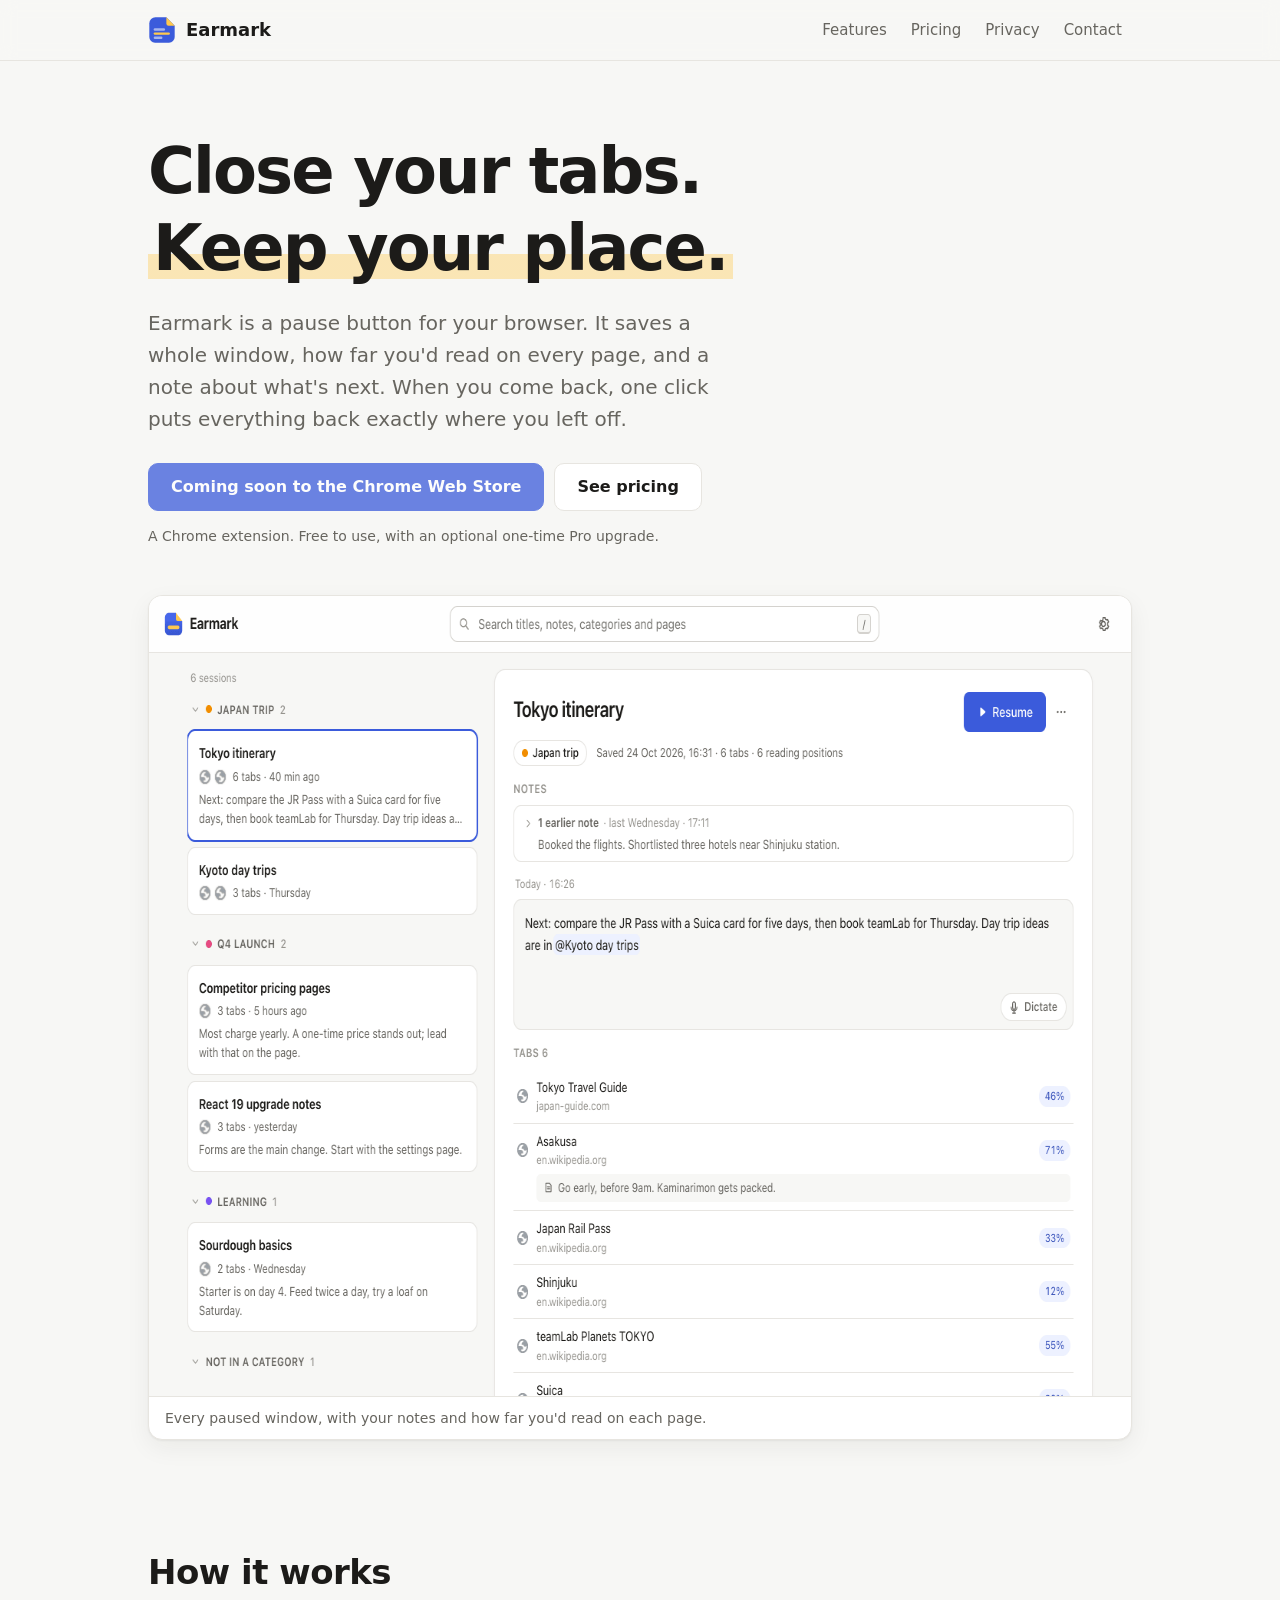
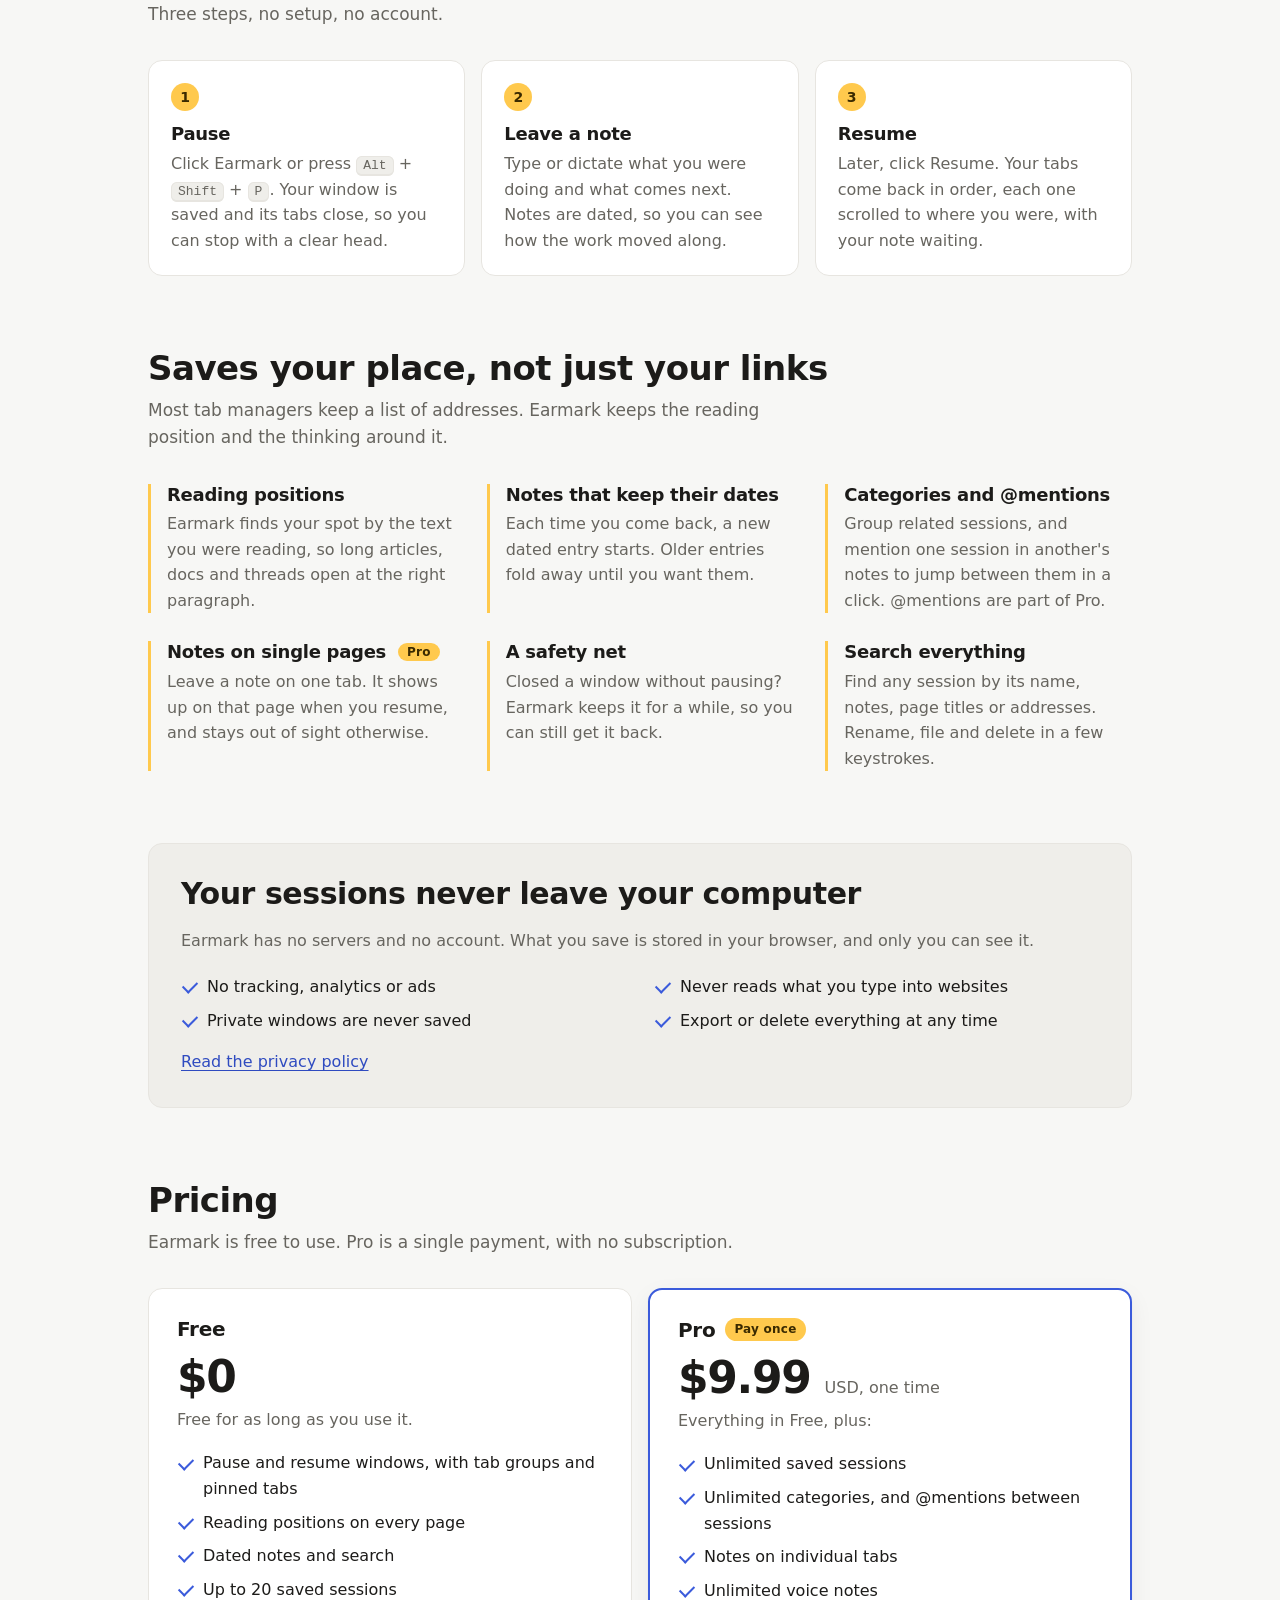
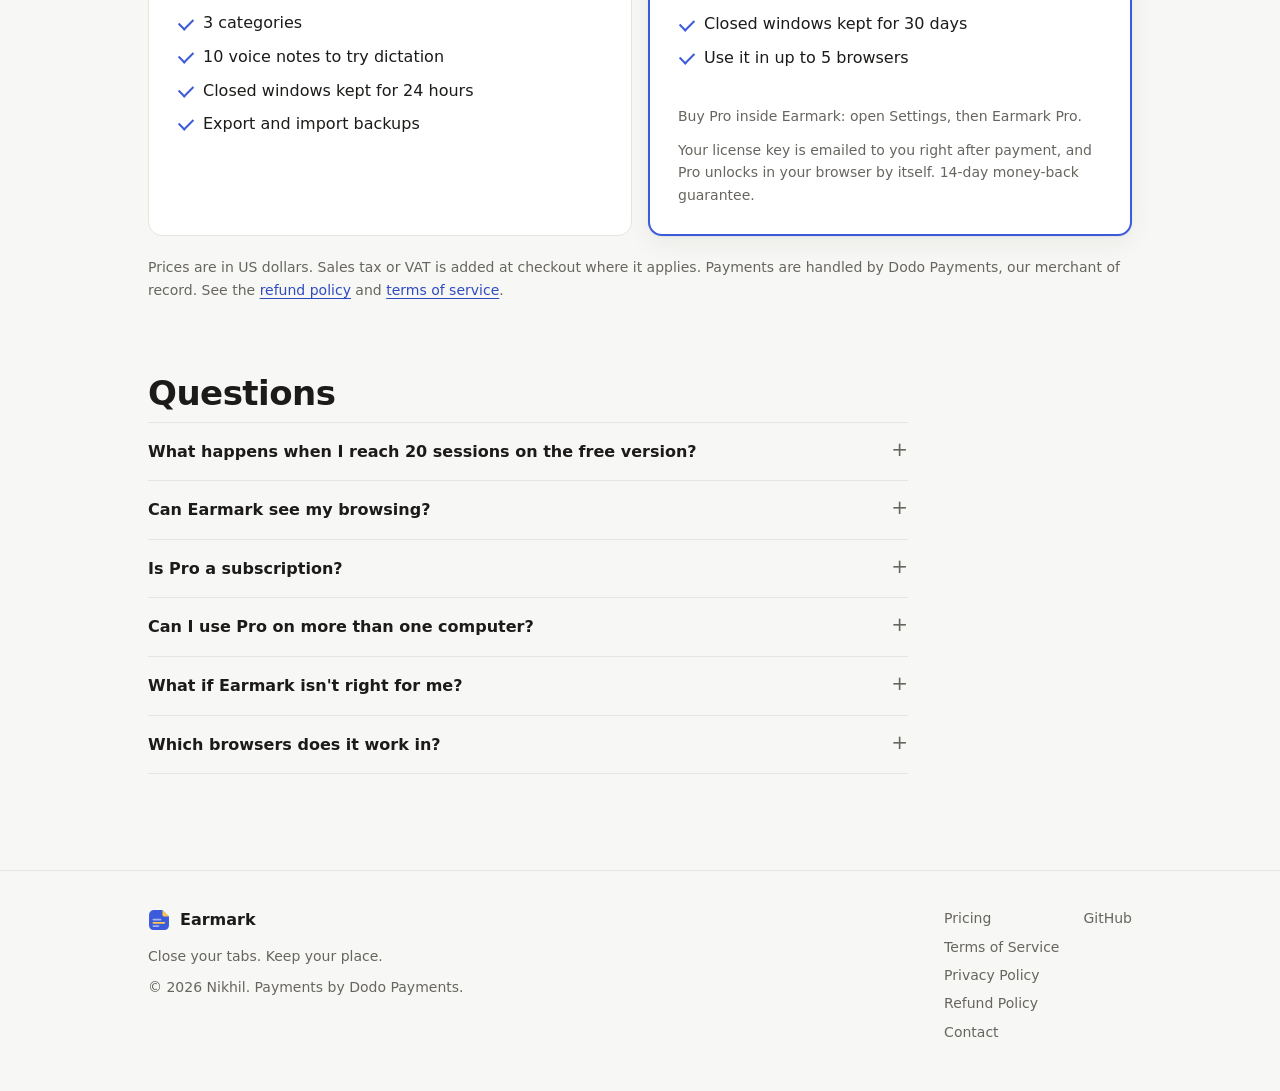
==== index.html @ 8c7c7a9b "Publish the Earmark website Co-Authored-By: Claude Opus 5.5 <noreply@anthropic.com>" ====
<!doctype html>
<html lang="en">
  <head>
    <meta charset="utf-8" />
    <meta name="viewport" content="width=device-width, initial-scale=1" />
    <title>Earmark: pick up where you left off</title>
    <meta
      name="description"
      content="Earmark is a Chrome extension that pauses a browser window, with how far you'd read on every page and a note about what's next, then brings it all back exactly where you left off."
    />
    <link rel="icon" href="icon.svg" type="image/svg+xml" />
    <link rel="icon" href="icon-32.png" sizes="32x32" type="image/png" />
    <link rel="stylesheet" href="style.css" />
  </head>
  <body>
    <a class="skip" href="#main">Skip to content</a>
<header class="site-header">
  <div class="wrap header-row">
    <a class="brand" href="index.html" aria-label="Earmark home">
      <svg class="logo" viewBox="0 0 128 128" aria-hidden="true">
  <path d="M34 6 H84 L122 44 V96 a26 26 0 0 1 -26 26 H32 a26 26 0 0 1 -26 -26 V34 A28 28 0 0 1 34 6 Z" fill="#3b5bdb" />
  <path d="M84 6 L122 44 H94 a10 10 0 0 1 -10 -10 Z" fill="#ffc94d" />
  <rect x="26" y="56" width="52" height="11" rx="5.5" fill="#fff" opacity=".55" />
  <rect x="26" y="75" width="74" height="11" rx="5.5" fill="#ffc94d" />
  <rect x="26" y="94" width="40" height="11" rx="5.5" fill="#fff" opacity=".55" />
</svg>

      <span>Earmark</span>
    </a>
    <nav class="site-nav" aria-label="Main">
      <a href="index.html#features">Features</a>
      <a href="index.html#pricing">Pricing</a>
      <a href="privacy.html">Privacy</a>
      <a href="contact.html">Contact</a>
    </nav>
  </div>
</header>


    <main id="main">
      <section class="hero">
        <div class="wrap">
          <h1>Close your tabs. <span class="hl">Keep your place.</span></h1>
          <p class="lede">
            Earmark is a pause button for your browser. It saves a whole window, how far you'd read on every page, and a
            note about what's next. When you come back, one click puts everything back exactly where you left off.
          </p>
          <div class="cta">
            
            <span class="btn btn-primary btn-lg is-disabled" aria-disabled="true">Coming soon to the Chrome Web Store</span>
            
            <a class="btn btn-lg" href="#pricing">See pricing</a>
          </div>
          <p class="cta-note">A Chrome extension. Free to use, with an optional one-time Pro upgrade.</p>

          
          <figure class="shot">
            <img src="screenshot-dashboard.png" width="1280" height="800" alt="The Earmark dashboard: saved sessions grouped into categories, with a note and the list of saved tabs showing how far each page was read." />
            <figcaption>Every paused window, with your notes and how far you'd read on each page.</figcaption>
          </figure>
          
        </div>
      </section>

      <section class="section" aria-labelledby="how">
        <div class="wrap">
          <h2 id="how">How it works</h2>
          <p class="section-lede">Three steps, no setup, no account.</p>
          <ol class="steps">
            <li>
              <h3>Pause</h3>
              <p>
                Click Earmark or press <kbd>Alt</kbd> + <kbd>Shift</kbd> + <kbd>P</kbd>. Your window is saved and its tabs
                close, so you can stop with a clear head.
              </p>
            </li>
            <li>
              <h3>Leave a note</h3>
              <p>Type or dictate what you were doing and what comes next. Notes are dated, so you can see how the work moved along.</p>
            </li>
            <li>
              <h3>Resume</h3>
              <p>Later, click Resume. Your tabs come back in order, each one scrolled to where you were, with your note waiting.</p>
            </li>
          </ol>
        </div>
      </section>

      <section class="section" id="features" aria-labelledby="features-title">
        <div class="wrap">
          <h2 id="features-title">Saves your place, not just your links</h2>
          <p class="section-lede">Most tab managers keep a list of addresses. Earmark keeps the reading position and the thinking around it.</p>
          <div class="features">
            <div>
              <h3>Reading positions</h3>
              <p>Earmark finds your spot by the text you were reading, so long articles, docs and threads open at the right paragraph.</p>
            </div>
            <div>
              <h3>Notes that keep their dates</h3>
              <p>Each time you come back, a new dated entry starts. Older entries fold away until you want them.</p>
            </div>
            <div>
              <h3>Categories and @mentions</h3>
              <p>Group related sessions, and mention one session in another's notes to jump between them in a click. @mentions are part of Pro.</p>
            </div>
            <div>
              <h3>Notes on single pages <span class="tag">Pro</span></h3>
              <p>Leave a note on one tab. It shows up on that page when you resume, and stays out of sight otherwise.</p>
            </div>
            <div>
              <h3>A safety net</h3>
              <p>Closed a window without pausing? Earmark keeps it for a while, so you can still get it back.</p>
            </div>
            <div>
              <h3>Search everything</h3>
              <p>Find any session by its name, notes, page titles or addresses. Rename, file and delete in a few keystrokes.</p>
            </div>
          </div>
        </div>
      </section>

      <section class="section" aria-labelledby="privacy-title">
        <div class="wrap">
          <div class="privacy-band">
            <h2 id="privacy-title">Your sessions never leave your computer</h2>
            <p class="muted">Earmark has no servers and no account. What you save is stored in your browser, and only you can see it.</p>
            <ul>
              <li>No tracking, analytics or ads</li>
              <li>Never reads what you type into websites</li>
              <li>Private windows are never saved</li>
              <li>Export or delete everything at any time</li>
            </ul>
            <a href="privacy.html">Read the privacy policy</a>
          </div>
        </div>
      </section>

      <section class="section" id="pricing" aria-labelledby="pricing-title">
        <div class="wrap">
          <h2 id="pricing-title">Pricing</h2>
          <p class="section-lede">Earmark is free to use. Pro is a single payment, with no subscription.</p>
          <div class="plans">
            <article class="plan">
              <div class="plan-head"><h3>Free</h3></div>
              <p class="price">$0</p>
              <p class="plan-sub">Free for as long as you use it.</p>
              <ul>
                <li>Pause and resume windows, with tab groups and pinned tabs</li>
                <li>Reading positions on every page</li>
                <li>Dated notes and search</li>
                <li>Up to 20 saved sessions</li>
                <li>3 categories</li>
                <li>10 voice notes to try dictation</li>
                <li>Closed windows kept for 24 hours</li>
                <li>Export and import backups</li>
              </ul>
              <div class="plan-foot">
                
              </div>
            </article>

            <article class="plan plan-pro">
              <div class="plan-head">
                <h3>Pro</h3>
                <span class="tag">Pay once</span>
              </div>
              <p class="price">$9.99 <small>USD, one time</small></p>
              <p class="plan-sub">Everything in Free, plus:</p>
              <ul>
                <li>Unlimited saved sessions</li>
                <li>Unlimited categories, and @mentions between sessions</li>
                <li>Notes on individual tabs</li>
                <li>Unlimited voice notes</li>
                <li>Closed windows kept for 30 days</li>
                <li>Use it in up to 5 browsers</li>
              </ul>
              <div class="plan-foot">
                
                <p class="fine">Buy Pro inside Earmark: open Settings, then Earmark Pro.</p>
                
                <p class="fine">
                  Your license key is emailed to you right after payment, and Pro unlocks in your browser by itself.
                  14-day money-back guarantee.
                </p>
              </div>
            </article>
          </div>
          <p class="pricing-notes">
            Prices are in US dollars. Sales tax or VAT is added at checkout where it applies. Payments are handled by Dodo
            Payments, our merchant of record. See the <a href="refunds.html">refund policy</a> and
            <a href="terms.html">terms of service</a>.
          </p>
        </div>
      </section>

      <section class="section" aria-labelledby="faq-title">
        <div class="wrap">
          <h2 id="faq-title">Questions</h2>
          <div class="faq">
            <details>
              <summary>What happens when I reach 20 sessions on the free version?</summary>
              <p>
                Pausing still works. Your least-used session moves to Recently deleted, where you can bring it back for 30
                days. Nothing is ever locked: free or Pro, you can always open, resume and export every session.
              </p>
            </details>
            <details>
              <summary>Can Earmark see my browsing?</summary>
              <p>
                No. Earmark runs entirely in your browser and has no servers. It only saves the windows you pause, and it
                never reads what you type into websites.
              </p>
            </details>
            <details>
              <summary>Is Pro a subscription?</summary>
              <p>No. You pay $9.99 once and Pro is yours. There's nothing to renew or cancel.</p>
            </details>
            <details>
              <summary>Can I use Pro on more than one computer?</summary>
              <p>
                Yes. One license key works in up to 5 browsers at once, for example your home and work computers. You can
                free up a spot from Earmark's settings at any time.
              </p>
            </details>
            <details>
              <summary>What if Earmark isn't right for me?</summary>
              <p>
                Email us within 14 days of buying Pro and we'll refund you in full. See the
                <a href="refunds.html">refund policy</a>.
              </p>
            </details>
            <details>
              <summary>Which browsers does it work in?</summary>
              <p>Earmark is built for Google Chrome on Windows, Mac, Linux and ChromeOS.</p>
            </details>
          </div>
        </div>
      </section>
    </main>

    <footer class="site-footer">
  <div class="wrap footer-row">
    <div class="footer-about">
      <a class="brand brand-sm" href="index.html">
        <svg class="logo" viewBox="0 0 128 128" aria-hidden="true">
  <path d="M34 6 H84 L122 44 V96 a26 26 0 0 1 -26 26 H32 a26 26 0 0 1 -26 -26 V34 A28 28 0 0 1 34 6 Z" fill="#3b5bdb" />
  <path d="M84 6 L122 44 H94 a10 10 0 0 1 -10 -10 Z" fill="#ffc94d" />
  <rect x="26" y="56" width="52" height="11" rx="5.5" fill="#fff" opacity=".55" />
  <rect x="26" y="75" width="74" height="11" rx="5.5" fill="#ffc94d" />
  <rect x="26" y="94" width="40" height="11" rx="5.5" fill="#fff" opacity=".55" />
</svg>

        <span>Earmark</span>
      </a>
      <p>Close your tabs. Keep your place.</p>
      <p>© 2026 Nikhil. Payments by Dodo Payments.</p>
    </div>
    <nav class="footer-nav" aria-label="Policies and contact">
      <a href="index.html#pricing">Pricing</a>
      <a href="terms.html">Terms of Service</a>
      <a href="privacy.html">Privacy Policy</a>
      <a href="refunds.html">Refund Policy</a>
      <a href="contact.html">Contact</a>
    </nav>
    <nav class="footer-social" aria-label="Elsewhere">
      <a href="https://github.com/bashward" rel="me noopener">GitHub</a>
    </nav>
  </div>
</footer>

  </body>
</html>
---- style.css ----
:root {
  color-scheme: light dark;
  --bg: #f7f7f5;
  --surface: #ffffff;
  --sunken: #efeeea;
  --text: #1c1b19;
  --muted: #67655f;
  --border: #e7e5e0;
  --accent: #3b5bdb;
  --accent-text: #2f4bc0;
  --on-accent: #ffffff;
  --amber: #ffc94d;
  --amber-soft: rgba(255, 201, 77, 0.38);
  --shadow: 0 1px 2px rgba(28, 27, 25, 0.05), 0 8px 24px rgba(28, 27, 25, 0.06);
  --radius: 14px;
}

@media (prefers-color-scheme: dark) {
  :root {
    --bg: #191918;
    --surface: #222220;
    --sunken: #1e1e1d;
    --text: #edece9;
    --muted: #a9a69f;
    --border: #33322f;
    --accent: #6d8bff;
    --accent-text: #93a8ff;
    --on-accent: #0f1530;
    --amber-soft: rgba(255, 201, 77, 0.24);
    --shadow: none;
  }
}

* {
  box-sizing: border-box;
}

html {
  scroll-behavior: smooth;
}

body {
  margin: 0;
  background: var(--bg);
  color: var(--text);
  font: 16px/1.6 ui-sans-serif, system-ui, -apple-system, 'Segoe UI', Roboto, 'Helvetica Neue', sans-serif;
  -webkit-font-smoothing: antialiased;
}

img {
  max-width: 100%;
  display: block;
}

a {
  color: var(--accent-text);
  text-underline-offset: 3px;
}

a:hover {
  text-decoration-thickness: 2px;
}

:focus-visible {
  outline: 2px solid var(--accent);
  outline-offset: 2px;
  border-radius: 6px;
}

h1,
h2,
h3 {
  line-height: 1.2;
  letter-spacing: -0.015em;
}

.wrap {
  width: min(1040px, 100%);
  margin: 0 auto;
  padding: 0 16px;
}

@media (min-width: 720px) {
  .wrap {
    padding: 0 28px;
  }
}

.muted {
  color: var(--muted);
}

.skip {
  position: absolute;
  left: -9999px;
}

.skip:focus {
  left: 16px;
  top: 12px;
  z-index: 10;
  padding: 8px 12px;
  background: var(--surface);
  border-radius: 8px;
}

/* Header and footer */

.site-header {
  border-bottom: 1px solid var(--border);
  background: color-mix(in srgb, var(--bg) 88%, transparent);
  backdrop-filter: blur(8px);
  position: sticky;
  top: 0;
  z-index: 5;
}

.header-row {
  display: flex;
  align-items: center;
  gap: 16px;
  height: 60px;
}

.brand {
  display: inline-flex;
  align-items: center;
  gap: 10px;
  color: var(--text);
  font-weight: 700;
  font-size: 18px;
  text-decoration: none;
}

.brand .logo {
  width: 28px;
  height: 28px;
}

.brand-sm {
  font-size: 16px;
}

.brand-sm .logo {
  width: 22px;
  height: 22px;
}

.site-nav {
  margin-left: auto;
  display: flex;
  gap: 4px;
}

.site-nav a {
  padding: 6px 10px;
  border-radius: 8px;
  color: var(--muted);
  font-size: 15px;
  text-decoration: none;
}

.site-nav a:hover {
  color: var(--text);
  background: var(--sunken);
}

@media (max-width: 560px) {
  .site-nav a:not([href$='#pricing']):not([href='contact.html']) {
    display: none;
  }
}

.site-footer {
  margin-top: 96px;
  border-top: 1px solid var(--border);
  padding: 36px 0 48px;
  font-size: 14px;
  color: var(--muted);
}

.footer-row {
  display: grid;
  gap: 24px;
}

@media (min-width: 720px) {
  .footer-row {
    grid-template-columns: 1fr auto auto;
    align-items: start;
  }
}

.footer-about p {
  margin: 8px 0 0;
}

.footer-nav,
.footer-social {
  display: flex;
  flex-direction: column;
  gap: 6px;
}

.footer-nav a,
.footer-social a {
  color: var(--muted);
  text-decoration: none;
}

.footer-nav a:hover,
.footer-social a:hover {
  color: var(--text);
  text-decoration: underline;
}

/* Buttons */

.btn {
  display: inline-flex;
  align-items: center;
  justify-content: center;
  gap: 8px;
  min-height: 42px;
  padding: 0 18px;
  border: 1px solid var(--border);
  border-radius: 10px;
  background: var(--surface);
  color: var(--text);
  font: inherit;
  font-weight: 600;
  font-size: 15px;
  text-decoration: none;
  cursor: pointer;
}

.btn:hover {
  border-color: var(--muted);
}

.btn-primary {
  background: var(--accent);
  border-color: var(--accent);
  color: var(--on-accent);
}

.btn-primary:hover {
  border-color: var(--accent);
  filter: brightness(1.06);
}

.btn-lg {
  min-height: 48px;
  padding: 0 22px;
  font-size: 16px;
}

.btn.is-disabled {
  cursor: default;
  opacity: 0.75;
  filter: none;
}

/* Home */

.hero {
  padding: 72px 0 40px;
}

.hero h1 {
  margin: 0;
  max-width: 14ch;
  font-size: clamp(38px, 7vw, 64px);
  letter-spacing: -0.03em;
}

.hl {
  background: linear-gradient(transparent 58%, var(--amber-soft) 58%, var(--amber-soft) 92%, transparent 92%);
  padding: 0 0.08em;
}

.lede {
  max-width: 600px;
  margin: 20px 0 28px;
  font-size: clamp(17px, 2.2vw, 20px);
  color: var(--muted);
}

.cta {
  display: flex;
  flex-wrap: wrap;
  gap: 10px;
  align-items: center;
}

.cta-note {
  margin: 14px 0 0;
  font-size: 14px;
  color: var(--muted);
}

.shot {
  margin: 48px 0 0;
  border: 1px solid var(--border);
  border-radius: var(--radius);
  overflow: hidden;
  background: var(--surface);
  box-shadow: var(--shadow);
}

.shot figcaption {
  padding: 10px 16px;
  border-top: 1px solid var(--border);
  font-size: 14px;
  color: var(--muted);
}

.section {
  padding: 72px 0 0;
}

.section > .wrap > h2 {
  margin: 0 0 8px;
  font-size: clamp(26px, 4vw, 34px);
}

.section-lede {
  max-width: 620px;
  margin: 0 0 32px;
  color: var(--muted);
  font-size: 17px;
}

.steps {
  display: grid;
  gap: 16px;
  margin: 0;
  padding: 0;
  list-style: none;
  counter-reset: step;
}

@media (min-width: 760px) {
  .steps {
    grid-template-columns: repeat(3, 1fr);
  }
}

.steps li {
  counter-increment: step;
  padding: 22px;
  border: 1px solid var(--border);
  border-radius: var(--radius);
  background: var(--surface);
}

.steps li::before {
  content: counter(step);
  display: inline-grid;
  place-items: center;
  width: 28px;
  height: 28px;
  margin-bottom: 12px;
  border-radius: 50%;
  background: var(--amber);
  color: #3a2a00;
  font-weight: 700;
  font-size: 14px;
}

.steps h3,
.features h3 {
  margin: 0 0 6px;
  font-size: 18px;
}

.steps p,
.features p {
  margin: 0;
  color: var(--muted);
}

kbd {
  padding: 1px 6px;
  border: 1px solid var(--border);
  border-bottom-width: 2px;
  border-radius: 6px;
  background: var(--sunken);
  font: 13px ui-monospace, SFMono-Regular, Menlo, monospace;
  white-space: nowrap;
}

.features {
  display: grid;
  gap: 28px 32px;
}

@media (min-width: 640px) {
  .features {
    grid-template-columns: repeat(2, 1fr);
  }
}

@media (min-width: 900px) {
  .features {
    grid-template-columns: repeat(3, 1fr);
  }
}

.features > div {
  padding-left: 16px;
  border-left: 3px solid var(--amber);
}

.privacy-band {
  padding: 32px;
  border-radius: var(--radius);
  background: var(--sunken);
  border: 1px solid var(--border);
}

.privacy-band h2 {
  margin: 0 0 8px;
  font-size: clamp(24px, 3.6vw, 30px);
}

.privacy-band ul {
  display: grid;
  gap: 8px 28px;
  margin: 20px 0 16px;
  padding: 0;
  list-style: none;
}

@media (min-width: 720px) {
  .privacy-band ul {
    grid-template-columns: repeat(2, 1fr);
  }
}

.privacy-band li {
  position: relative;
  padding-left: 26px;
}

.check::before,
.privacy-band li::before,
.plan li::before {
  content: '';
  position: absolute;
  left: 2px;
  top: 0.45em;
  width: 12px;
  height: 7px;
  border-left: 2px solid var(--accent);
  border-bottom: 2px solid var(--accent);
  transform: rotate(-45deg);
}

/* Pricing */

.plans {
  display: grid;
  gap: 16px;
}

@media (min-width: 760px) {
  .plans {
    grid-template-columns: 1fr 1fr;
    align-items: stretch;
  }
}

.plan {
  display: flex;
  flex-direction: column;
  padding: 28px;
  border: 1px solid var(--border);
  border-radius: var(--radius);
  background: var(--surface);
}

.plan-pro {
  border: 2px solid var(--accent);
  box-shadow: var(--shadow);
}

.plan-head {
  display: flex;
  align-items: center;
  gap: 10px;
}

.plan h3 {
  margin: 0;
  font-size: 20px;
}

.tag {
  padding: 2px 9px;
  border-radius: 999px;
  background: var(--amber);
  color: #3a2a00;
  font-size: 12px;
  font-weight: 700;
  letter-spacing: 0.02em;
}

.price {
  margin: 14px 0 2px;
  font-size: 44px;
  font-weight: 750;
  letter-spacing: -0.03em;
  line-height: 1;
}

.price small {
  font-size: 16px;
  font-weight: 500;
  letter-spacing: 0;
  color: var(--muted);
}

.plan-sub {
  margin: 6px 0 18px;
  color: var(--muted);
}

.plan ul {
  display: grid;
  gap: 8px;
  margin: 0 0 22px;
  padding: 0;
  list-style: none;
}

.plan li {
  position: relative;
  padding-left: 26px;
}

.plan-foot {
  margin-top: auto;
}

.fine {
  margin: 12px 0 0;
  font-size: 14px;
  color: var(--muted);
}

.pricing-notes {
  margin: 20px 0 0;
  font-size: 14px;
  color: var(--muted);
}

/* FAQ */

.faq {
  max-width: 760px;
  border-top: 1px solid var(--border);
}

.faq details {
  border-bottom: 1px solid var(--border);
}

.faq summary {
  padding: 16px 0;
  font-weight: 600;
  cursor: pointer;
  list-style: none;
  display: flex;
  justify-content: space-between;
  gap: 16px;
}

.faq summary::-webkit-details-marker {
  display: none;
}

.faq summary::after {
  content: '+';
  color: var(--muted);
  font-weight: 400;
  font-size: 20px;
  line-height: 1;
}

.faq details[open] summary::after {
  content: '\2212';
}

.faq details p {
  margin: 0 0 16px;
  color: var(--muted);
}

/* Policy pages */

.doc {
  width: min(760px, 100%);
  margin: 0 auto;
  padding: 56px 16px 0;
}

@media (min-width: 720px) {
  .doc {
    padding: 64px 28px 0;
  }
}

.doc h1 {
  margin: 0 0 6px;
  font-size: clamp(32px, 5vw, 42px);
}

.doc .updated {
  margin: 0 0 32px;
  color: var(--muted);
}

.doc h2 {
  margin: 40px 0 10px;
  font-size: 22px;
}

.doc h3 {
  margin: 24px 0 8px;
  font-size: 17px;
}

.doc p,
.doc li {
  color: var(--text);
}

.doc ul {
  padding-left: 22px;
}

.doc li + li {
  margin-top: 6px;
}

.summary {
  margin: 0 0 8px;
  padding: 18px 22px;
  border: 1px solid var(--border);
  border-radius: var(--radius);
  background: var(--surface);
}

.summary h2 {
  margin: 0 0 6px;
  font-size: 17px;
}

.summary ul {
  margin: 0;
}

.table-scroll {
  overflow-x: auto;
  margin: 16px 0;
  border: 1px solid var(--border);
  border-radius: 10px;
}

table {
  width: 100%;
  border-collapse: collapse;
  font-size: 15px;
}

th,
td {
  padding: 10px 14px;
  text-align: left;
  vertical-align: top;
  border-bottom: 1px solid var(--border);
}

th {
  background: var(--sunken);
  font-weight: 600;
}

tr:last-child td {
  border-bottom: 0;
}

.contact-card {
  display: grid;
  gap: 4px;
  margin: 8px 0 24px;
  padding: 22px;
  border: 1px solid var(--border);
  border-radius: var(--radius);
  background: var(--surface);
}

.contact-card .email {
  font-size: 22px;
  font-weight: 650;
  overflow-wrap: anywhere;
}

h3 .tag {
  margin-left: 6px;
  vertical-align: 2px;
}
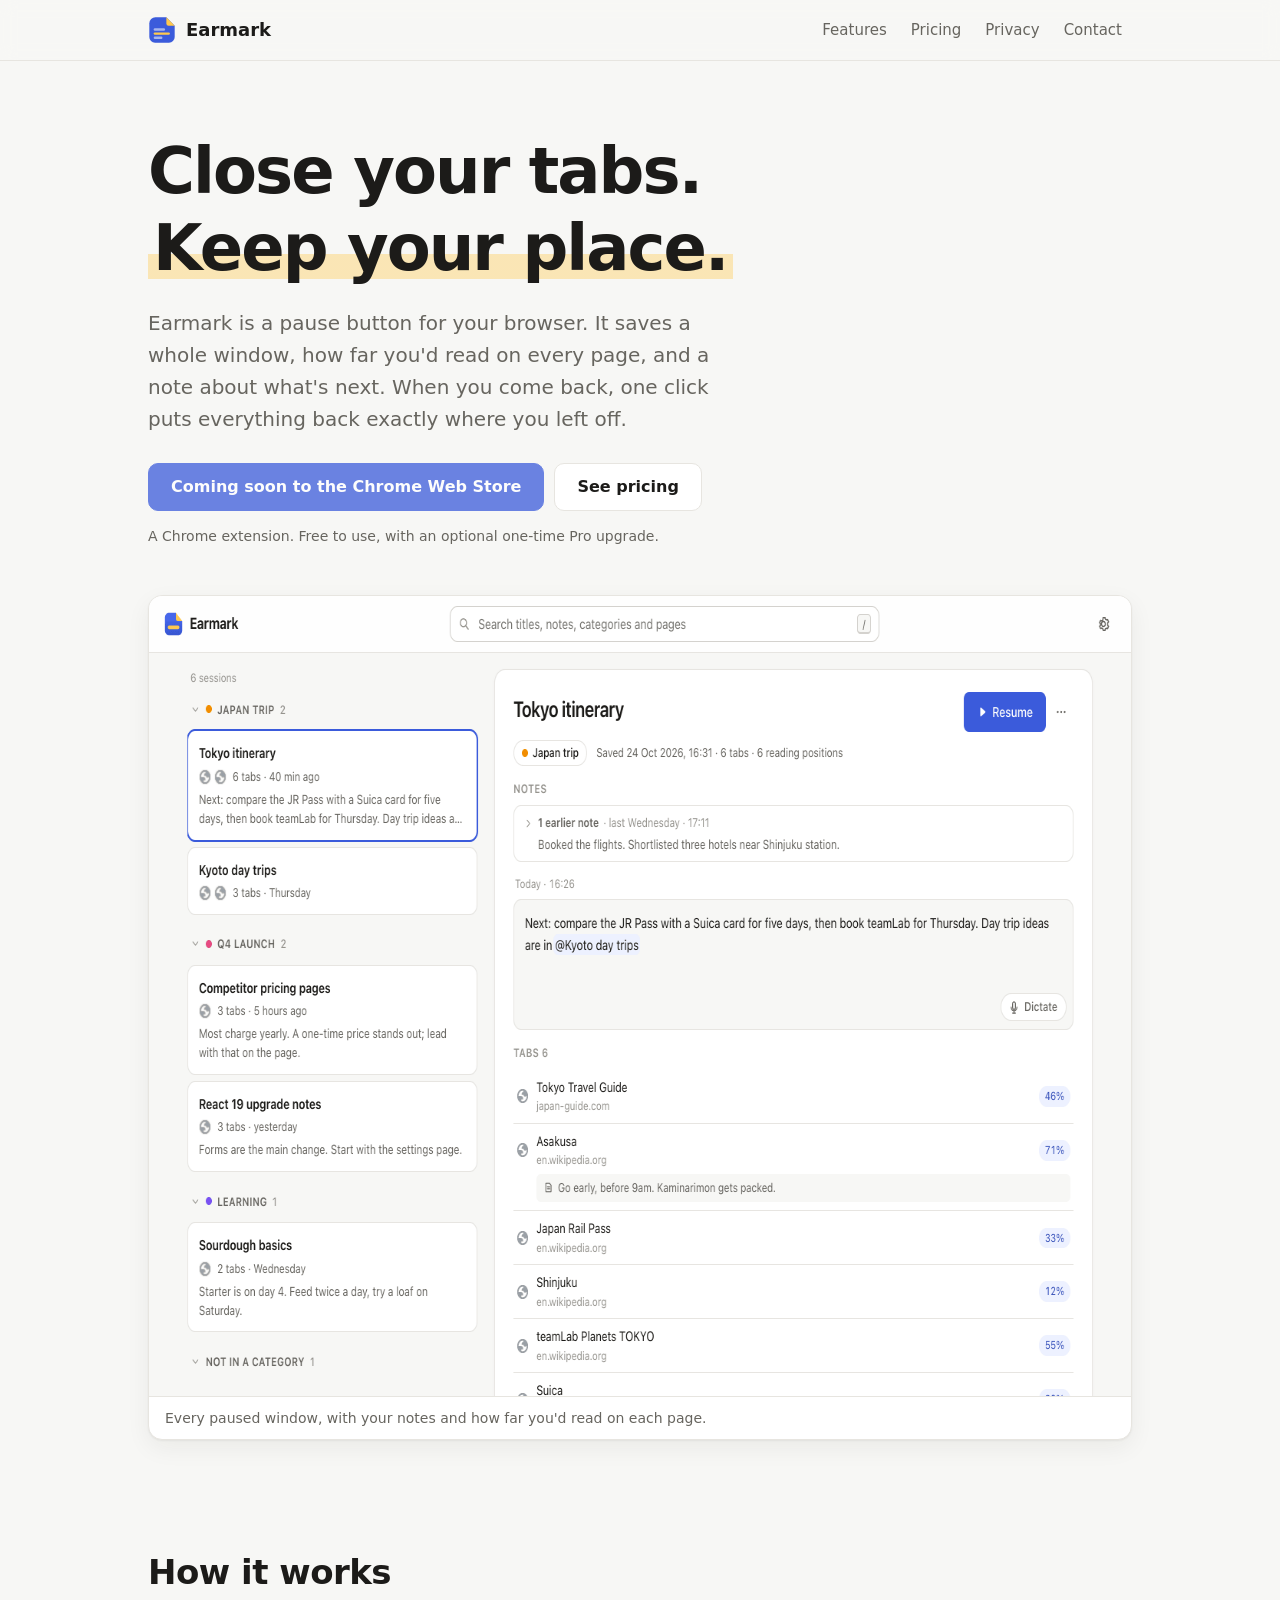
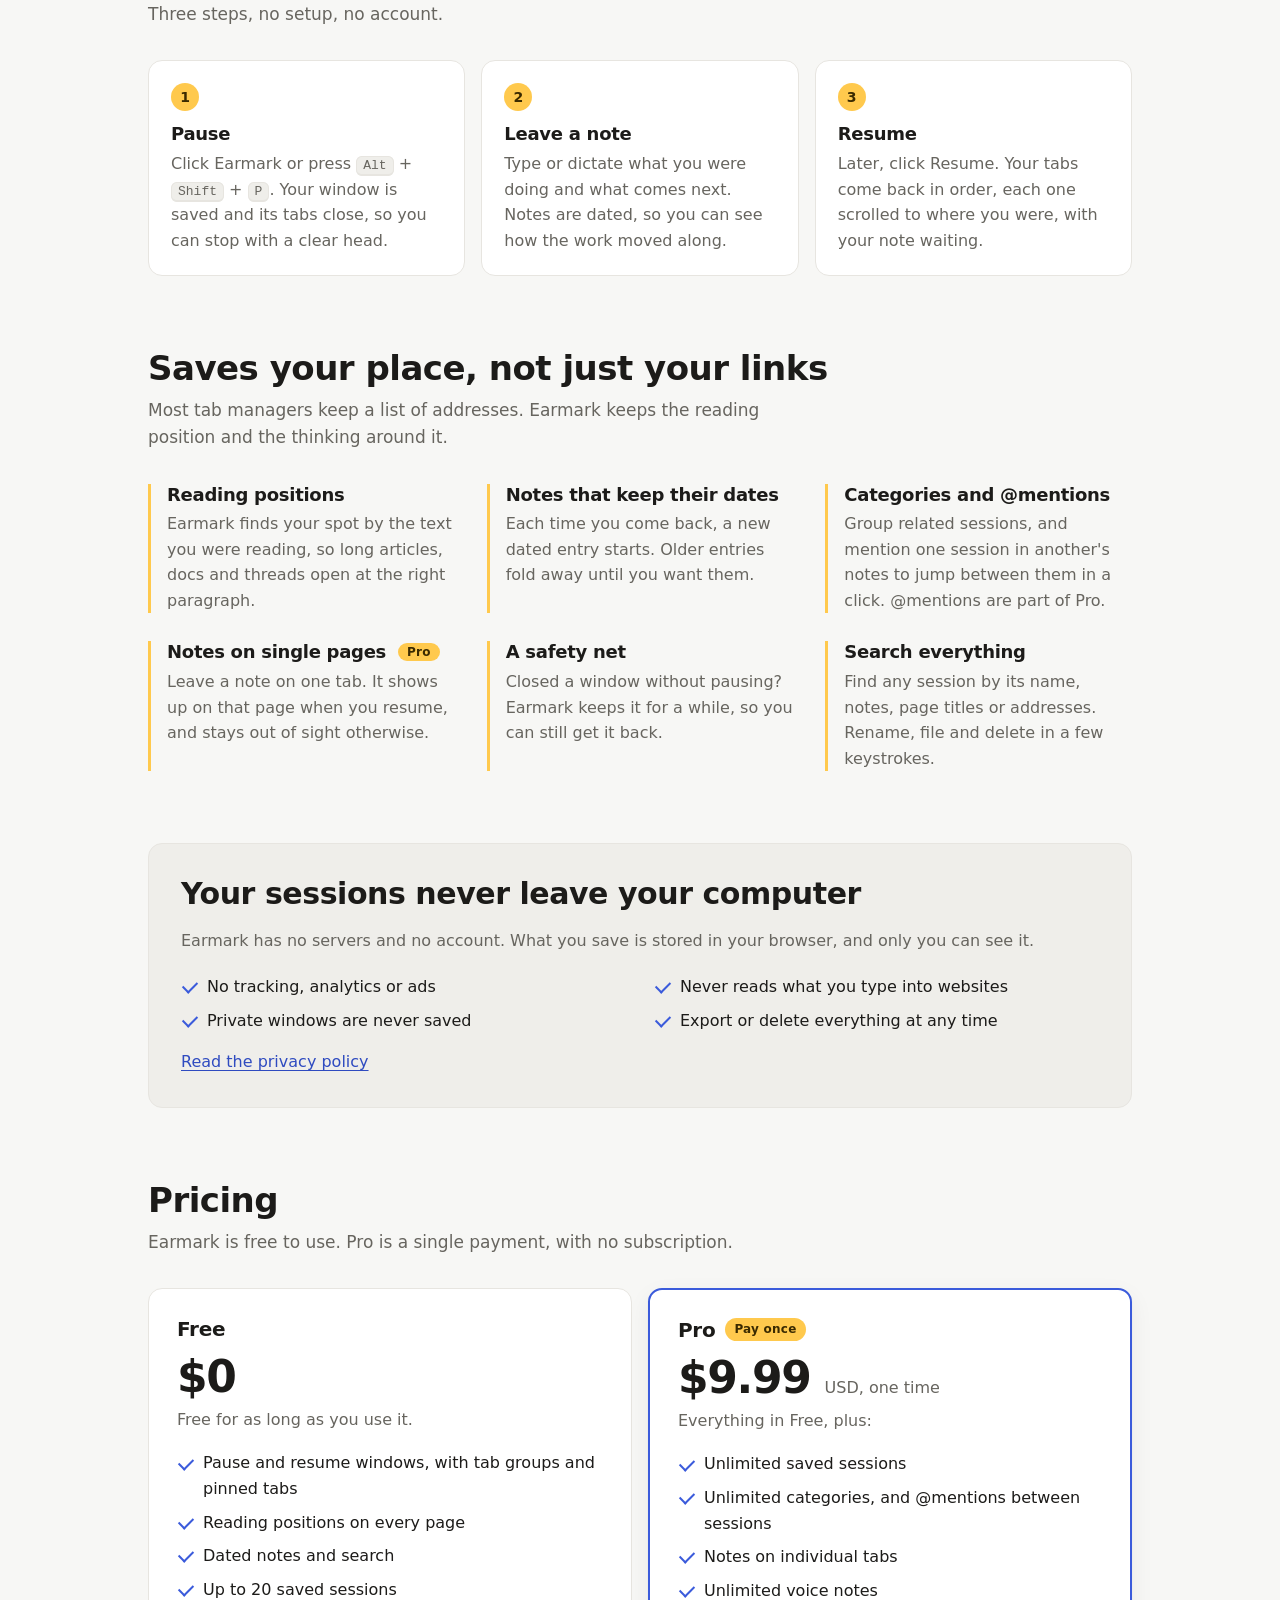
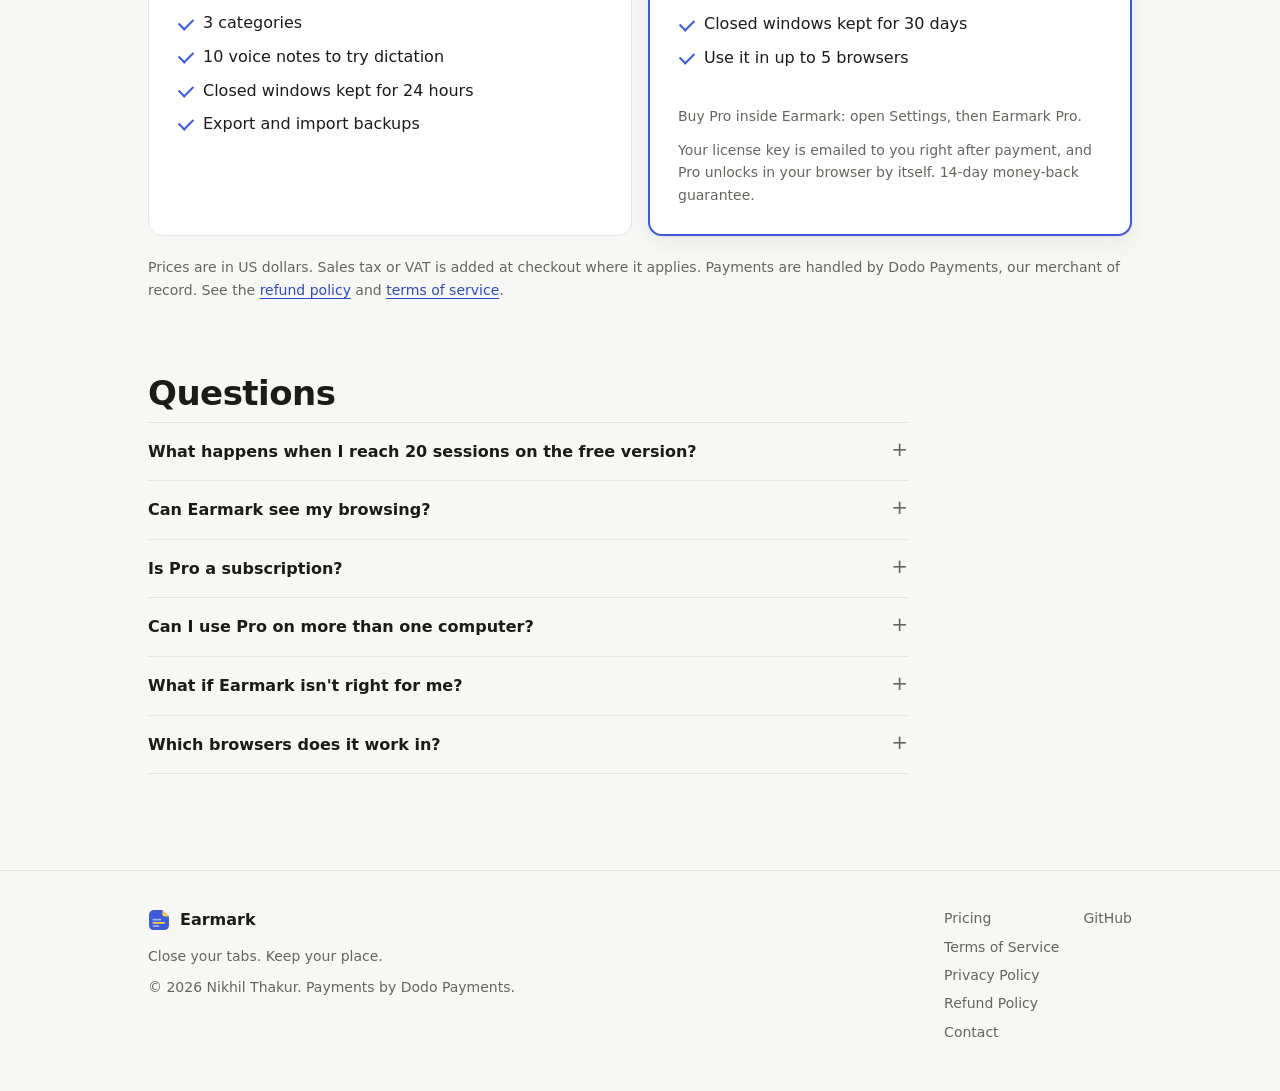
==== commit bdc2224b: "Show the full name Nikhil Thakur Co-Authored-By: Claude Opus 5.5 <noreply@anthropic.com>" ====
--- a/index.html
+++ b/index.html
@@ -253,7 +253,7 @@
         <span>Earmark</span>
       </a>
       <p>Close your tabs. Keep your place.</p>
-      <p>© 2026 Nikhil. Payments by Dodo Payments.</p>
+      <p>© 2026 Nikhil Thakur. Payments by Dodo Payments.</p>
     </div>
     <nav class="footer-nav" aria-label="Policies and contact">
       <a href="index.html#pricing">Pricing</a>
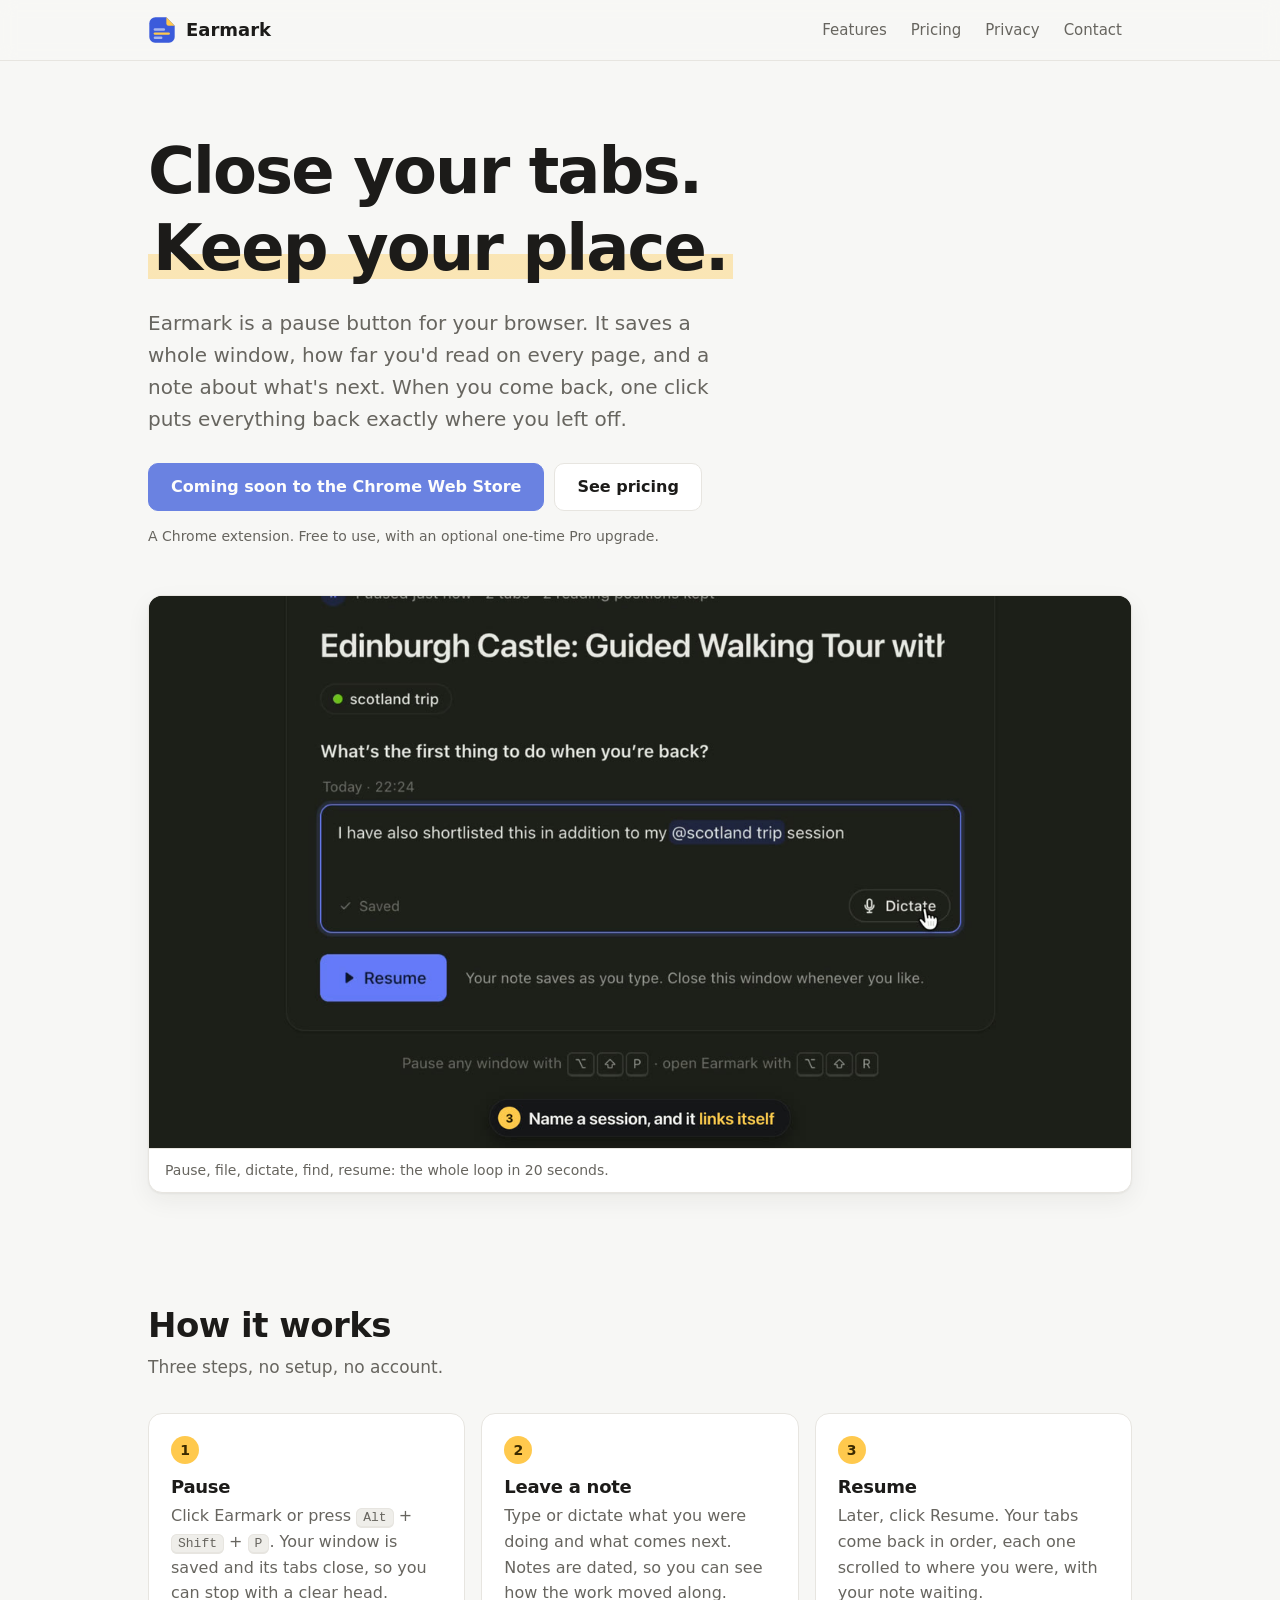
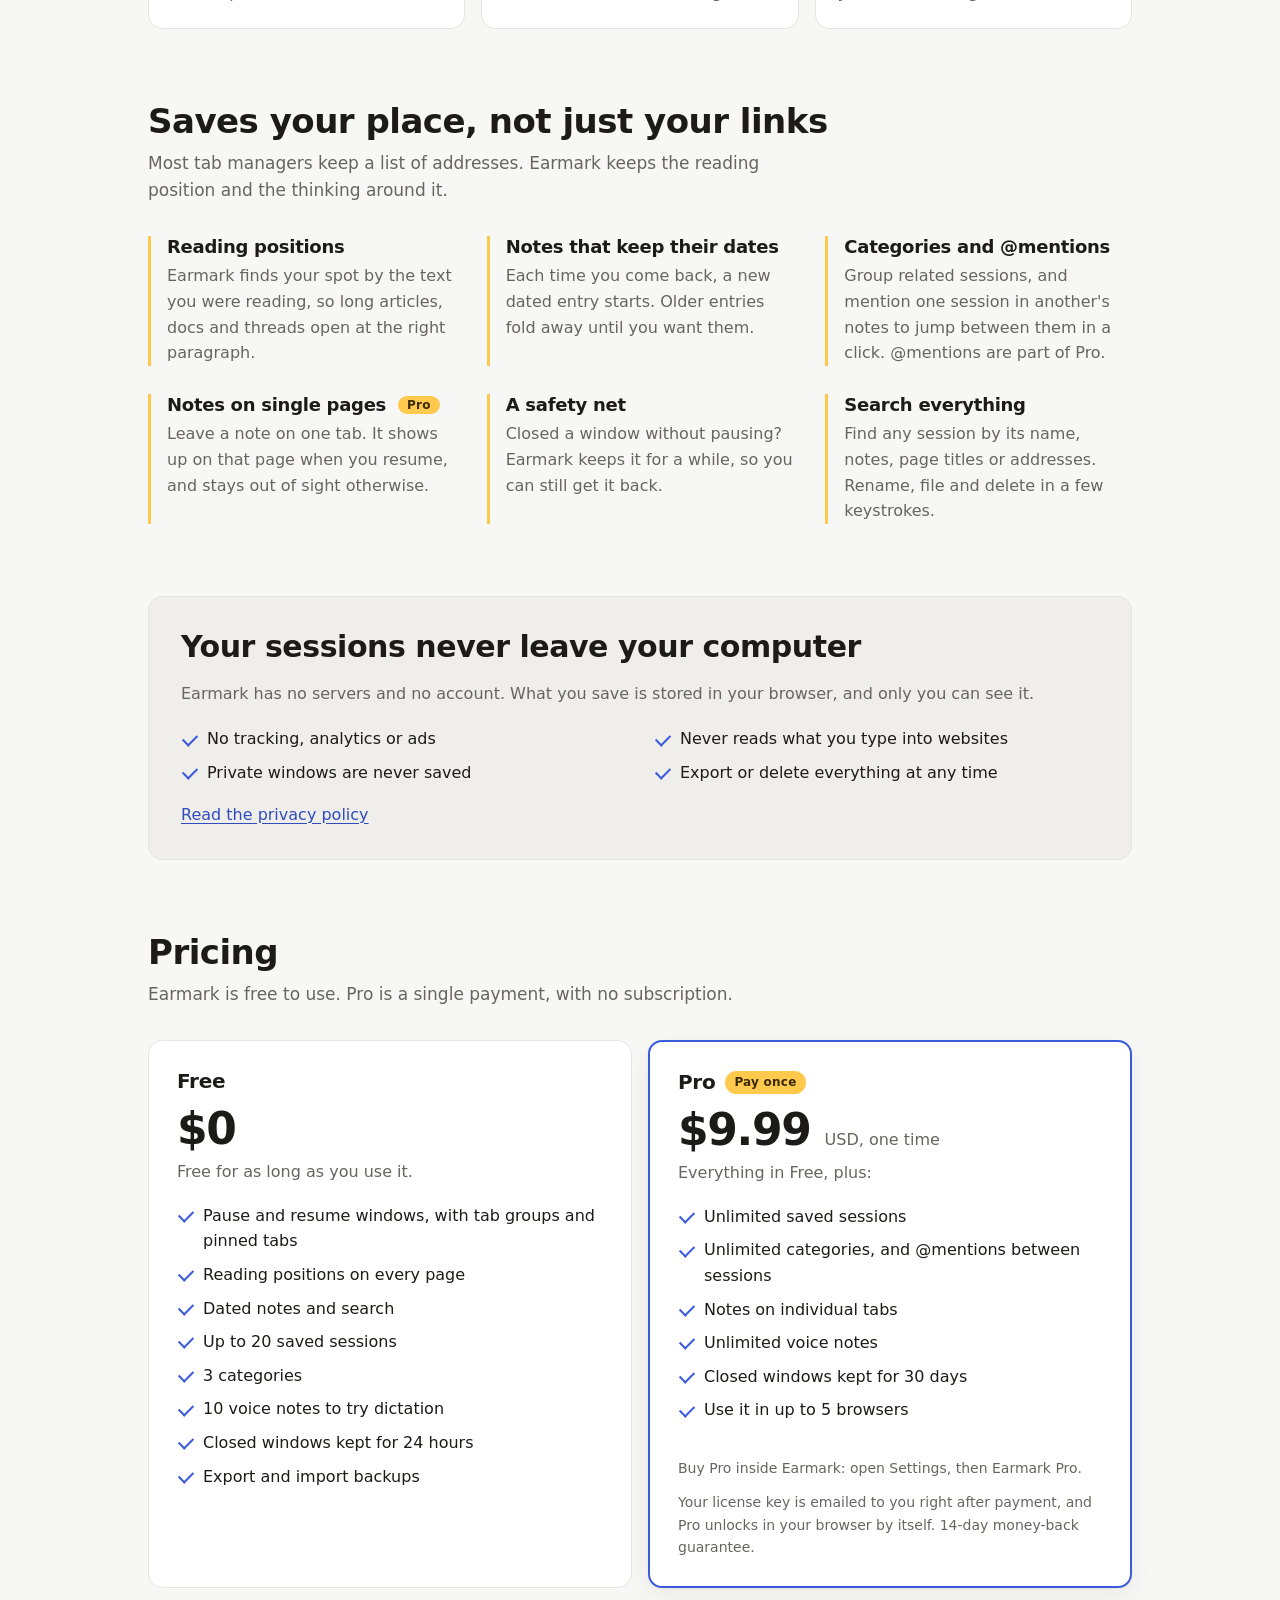
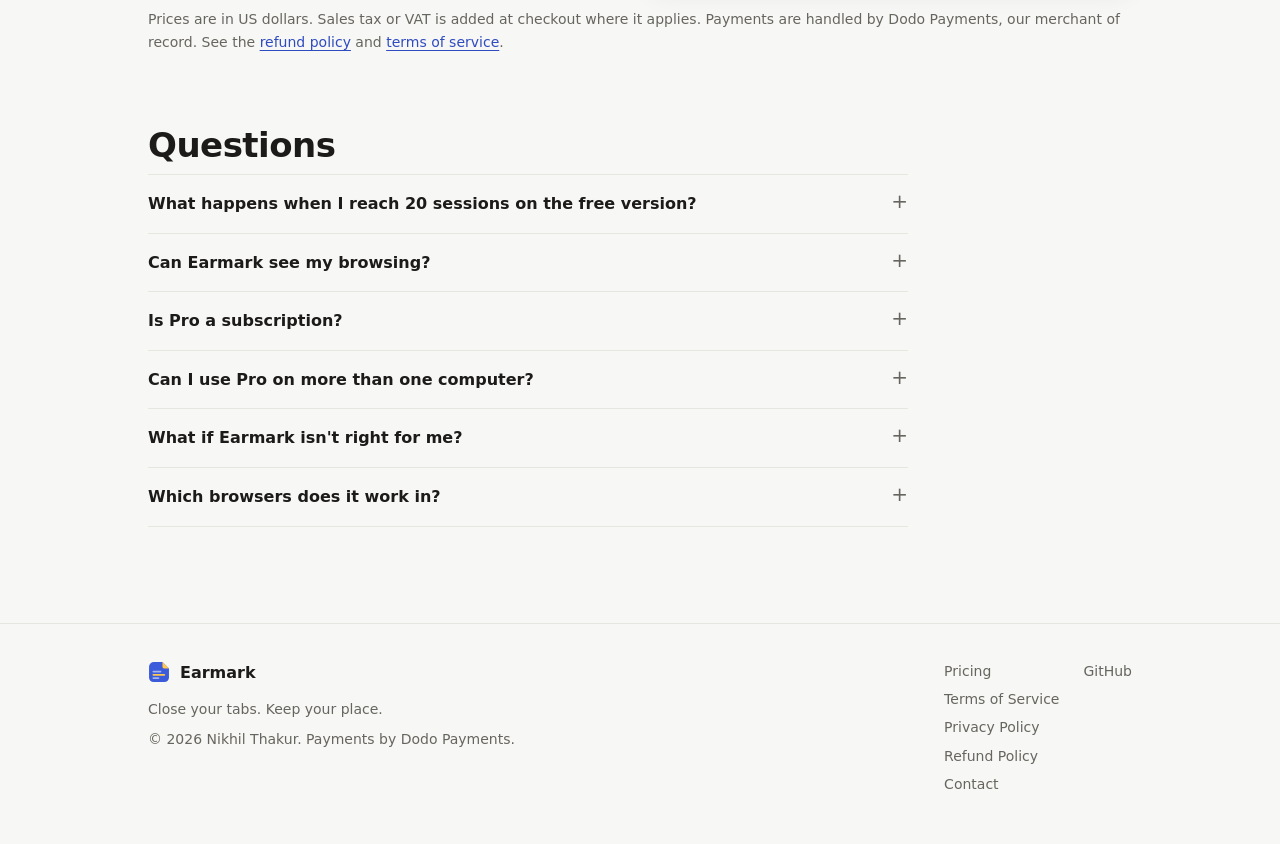
==== commit 4550e9e4: "Add the demo video to the home page Co-Authored-By: Claude Opus 5.5 <noreply@anthropic.com>" ====
--- a/index.html
+++ b/index.html
@@ -55,9 +55,21 @@
 
           
           <figure class="shot">
-            <img src="screenshot-dashboard.png" width="1280" height="800" alt="The Earmark dashboard: saved sessions grouped into categories, with a note and the list of saved tabs showing how far each page was read." />
-            <figcaption>Every paused window, with your notes and how far you'd read on each page.</figcaption>
+            <video
+              class="demo"
+              src="demo.mp4"
+              poster="demo-poster.jpg"
+              width="1280"
+              height="720"
+              autoplay
+              muted
+              loop
+              playsinline
+              aria-label="Earmark in 20 seconds: pausing a window, filing it in a category, dictating a note that links another session, finding it on the dashboard, and resuming a page at the paragraph you were reading."
+            ></video>
+            <figcaption>Pause, file, dictate, find, resume: the whole loop in 20 seconds.</figcaption>
           </figure>
+          
           
         </div>
       </section>
@@ -268,5 +280,14 @@
   </div>
 </footer>
 
+    <script>
+      // With reduced motion on, the demo waits for a press of Play instead of looping by itself.
+      const demo = document.querySelector('video.demo');
+      if (demo && matchMedia('(prefers-reduced-motion: reduce)').matches) {
+        demo.removeAttribute('autoplay');
+        demo.pause();
+        demo.controls = true;
+      }
+    </script>
   </body>
 </html>
--- a/style.css
+++ b/style.css
@@ -308,6 +308,13 @@
   box-shadow: var(--shadow);
 }
 
+.shot video {
+  display: block;
+  width: 100%;
+  height: auto;
+  background: #0f1013;
+}
+
 .shot figcaption {
   padding: 10px 16px;
   border-top: 1px solid var(--border);
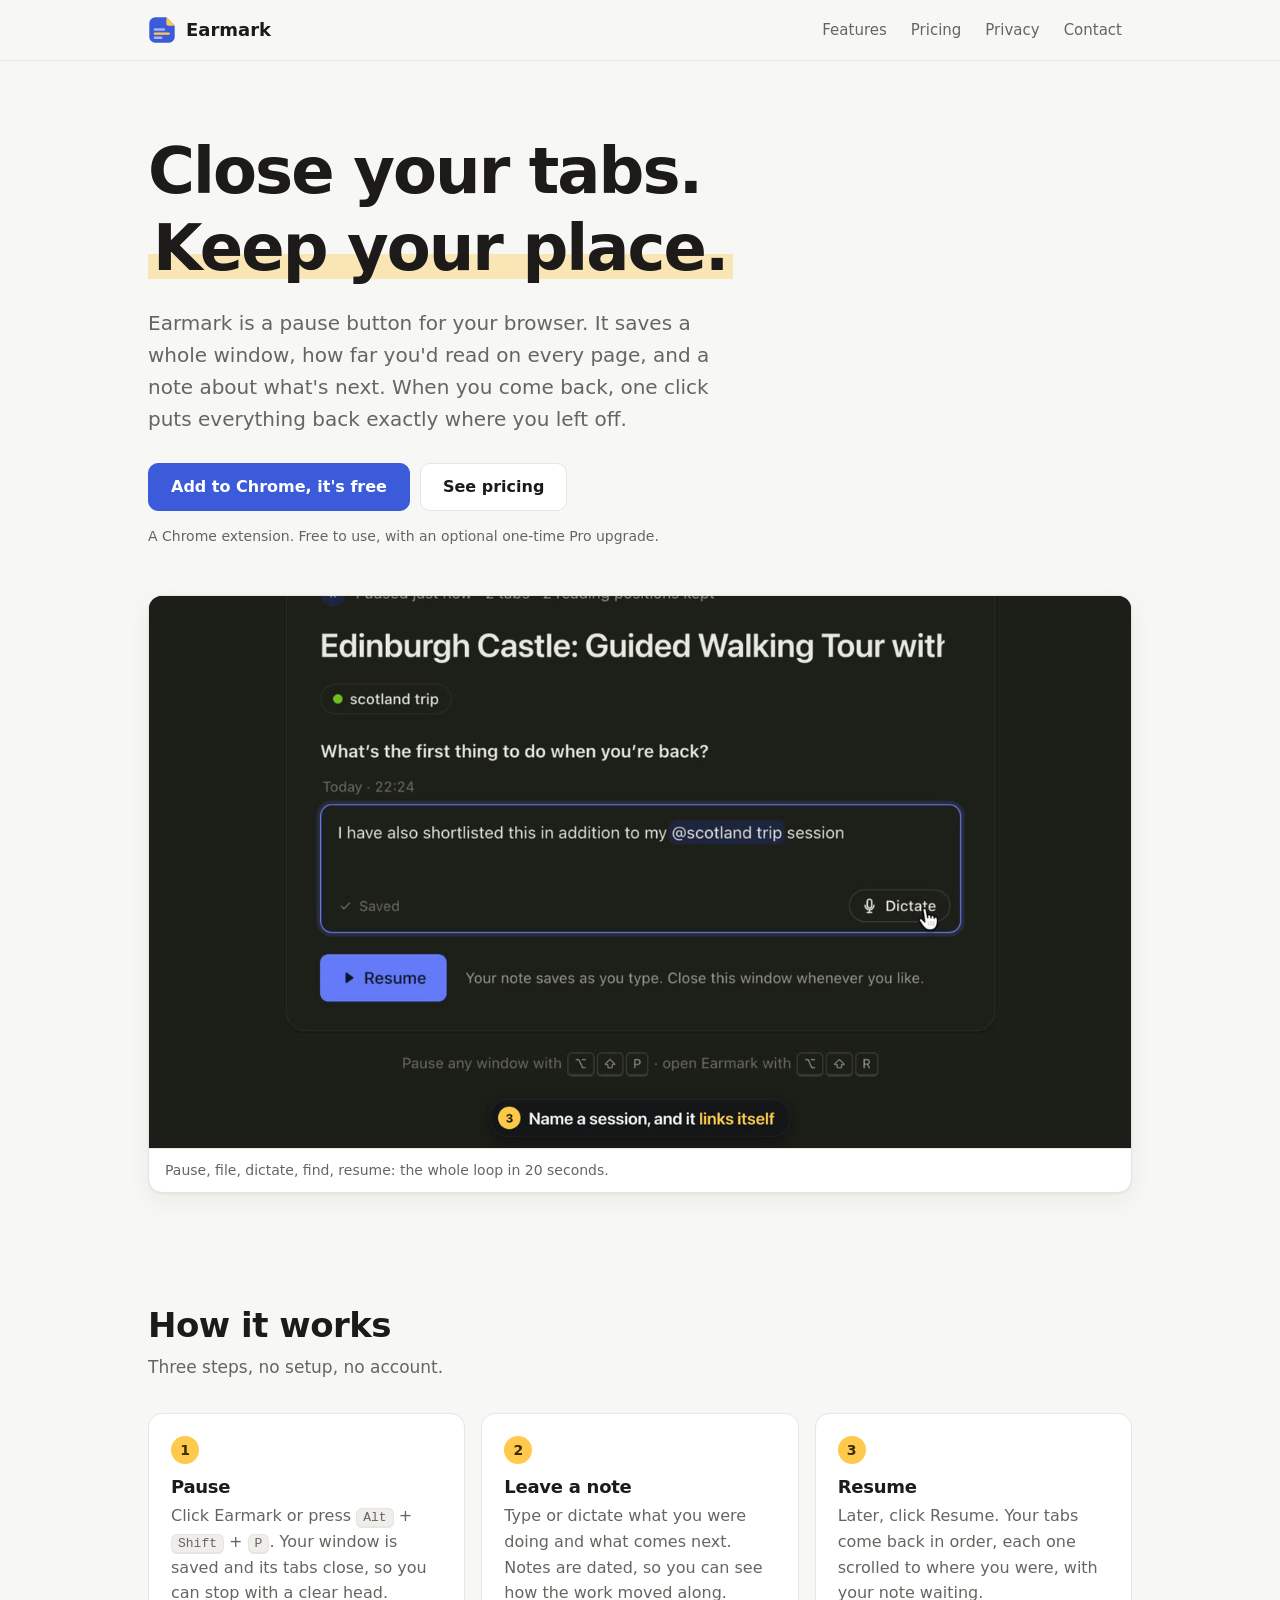
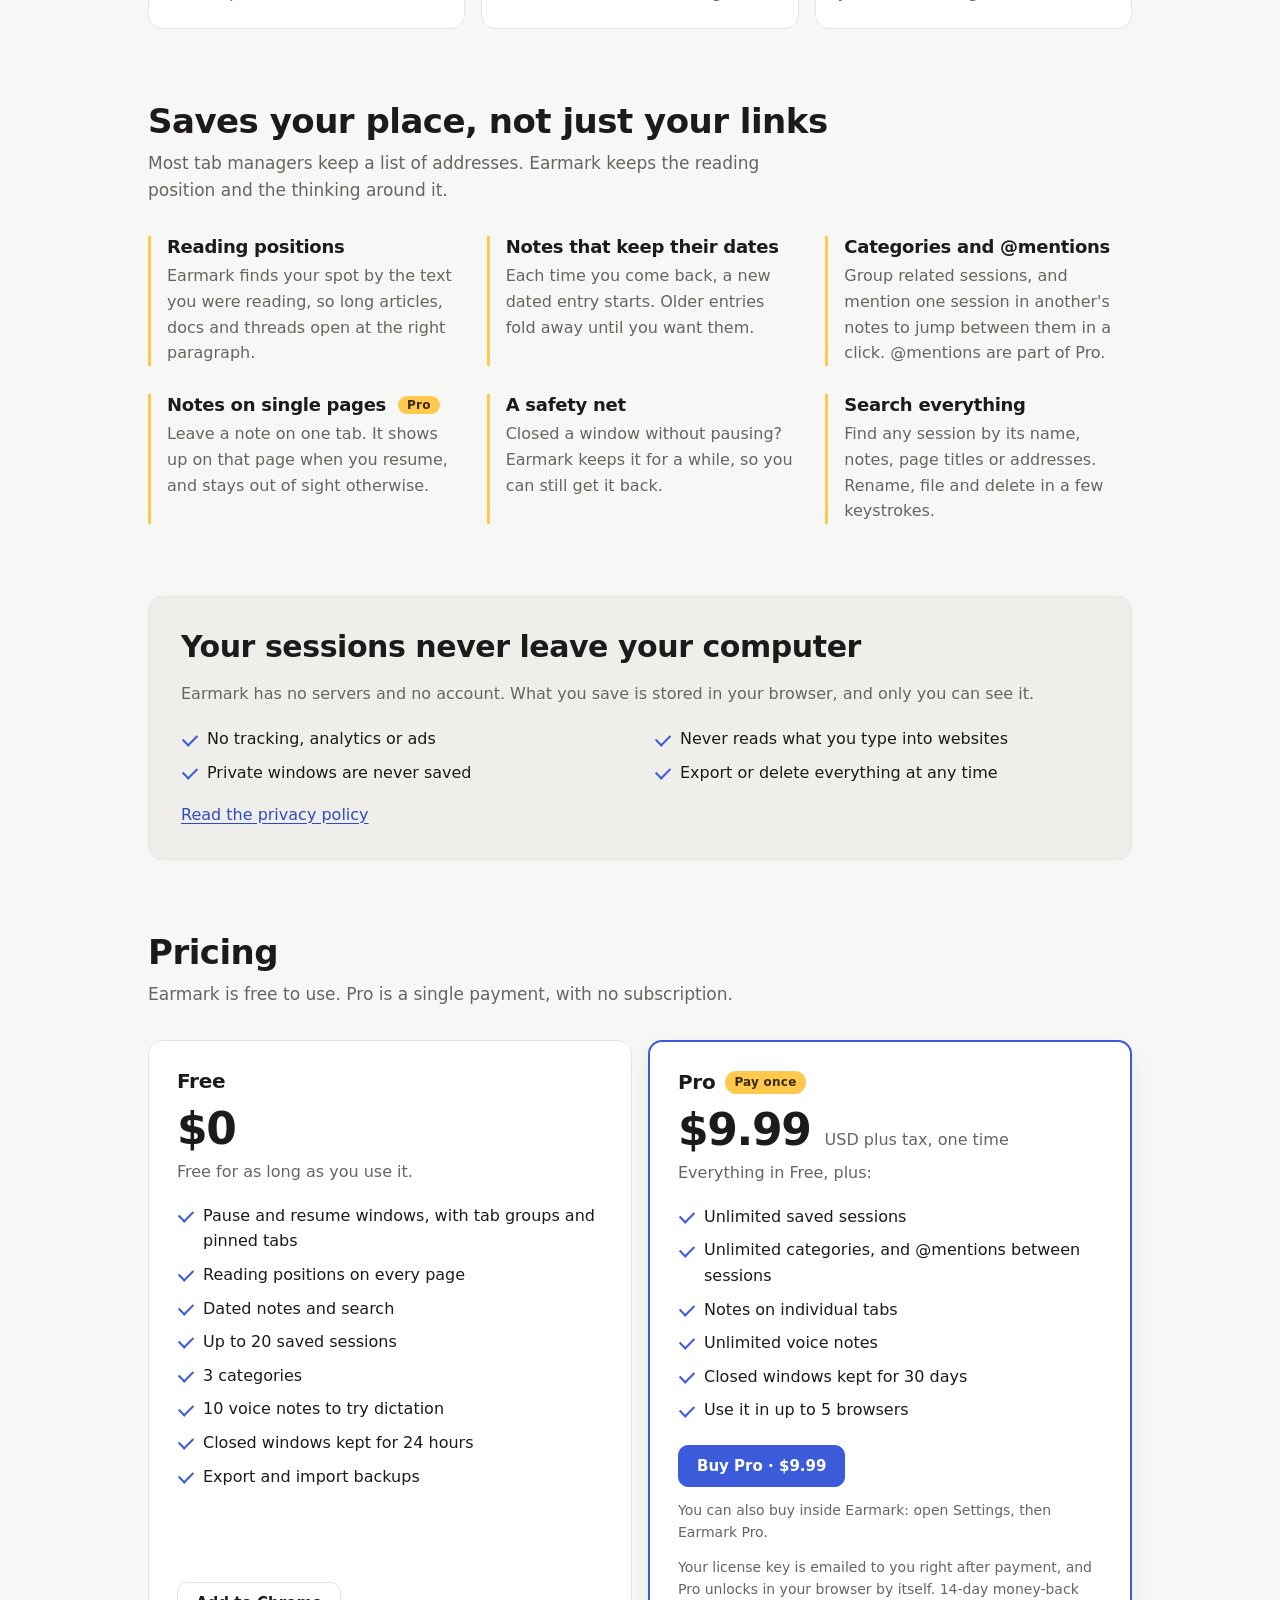
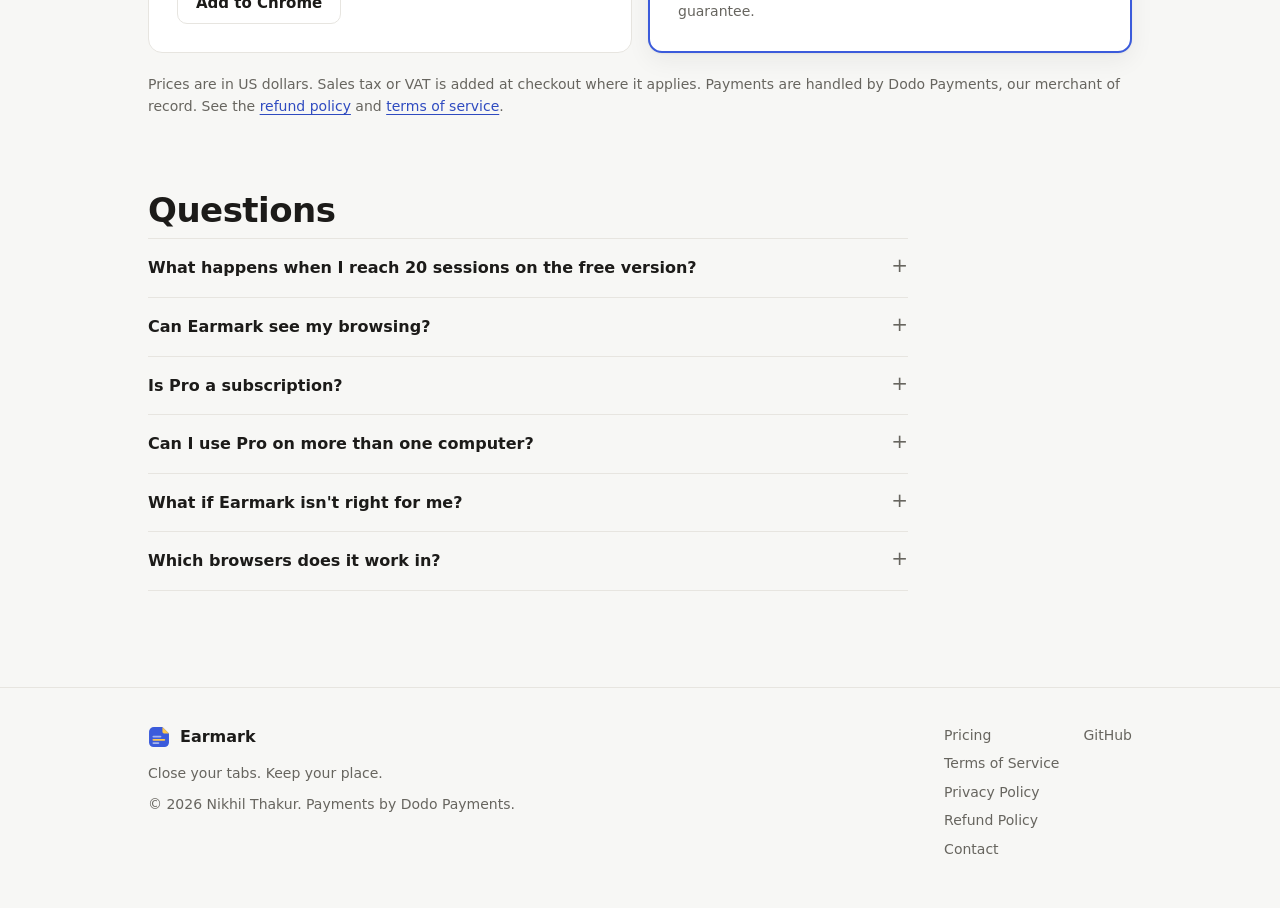
==== commit 6a573013: "Update the website" ====
--- a/index.html
+++ b/index.html
@@ -47,7 +47,7 @@
           </p>
           <div class="cta">
             
-            <span class="btn btn-primary btn-lg is-disabled" aria-disabled="true">Coming soon to the Chrome Web Store</span>
+            <a class="btn btn-primary btn-lg" href="https://chromewebstore.google.com/detail/boepfpjhagnogffjcaibkddjmodpnflj">Add to Chrome, it's free</a>
             
             <a class="btn btn-lg" href="#pricing">See pricing</a>
           </div>
@@ -168,6 +168,8 @@
               </ul>
               <div class="plan-foot">
                 
+                <a class="btn" href="https://chromewebstore.google.com/detail/boepfpjhagnogffjcaibkddjmodpnflj">Add to Chrome</a>
+                
               </div>
             </article>
 
@@ -176,7 +178,7 @@
                 <h3>Pro</h3>
                 <span class="tag">Pay once</span>
               </div>
-              <p class="price">$9.99 <small>USD, one time</small></p>
+              <p class="price">$9.99 <small>USD plus tax, one time</small></p>
               <p class="plan-sub">Everything in Free, plus:</p>
               <ul>
                 <li>Unlimited saved sessions</li>
@@ -188,7 +190,8 @@
               </ul>
               <div class="plan-foot">
                 
-                <p class="fine">Buy Pro inside Earmark: open Settings, then Earmark Pro.</p>
+                <a class="btn btn-primary" href="https://checkout.dodopayments.com/buy/pdt_0NqYmQB2jbAgThN4yZO92?quantity=1&amp;redirect_url=https%3A%2F%2Fbashward.github.io%2Fearmark%2Fthanks.html">Buy Pro · $9.99</a>
+                <p class="fine">You can also buy inside Earmark: open Settings, then Earmark Pro.</p>
                 
                 <p class="fine">
                   Your license key is emailed to you right after payment, and Pro unlocks in your browser by itself.
@@ -225,7 +228,7 @@
             </details>
             <details>
               <summary>Is Pro a subscription?</summary>
-              <p>No. You pay $9.99 once and Pro is yours. There's nothing to renew or cancel.</p>
+              <p>No. You pay $9.99 plus tax once and Pro is yours. There's nothing to renew or cancel.</p>
             </details>
             <details>
               <summary>Can I use Pro on more than one computer?</summary>
